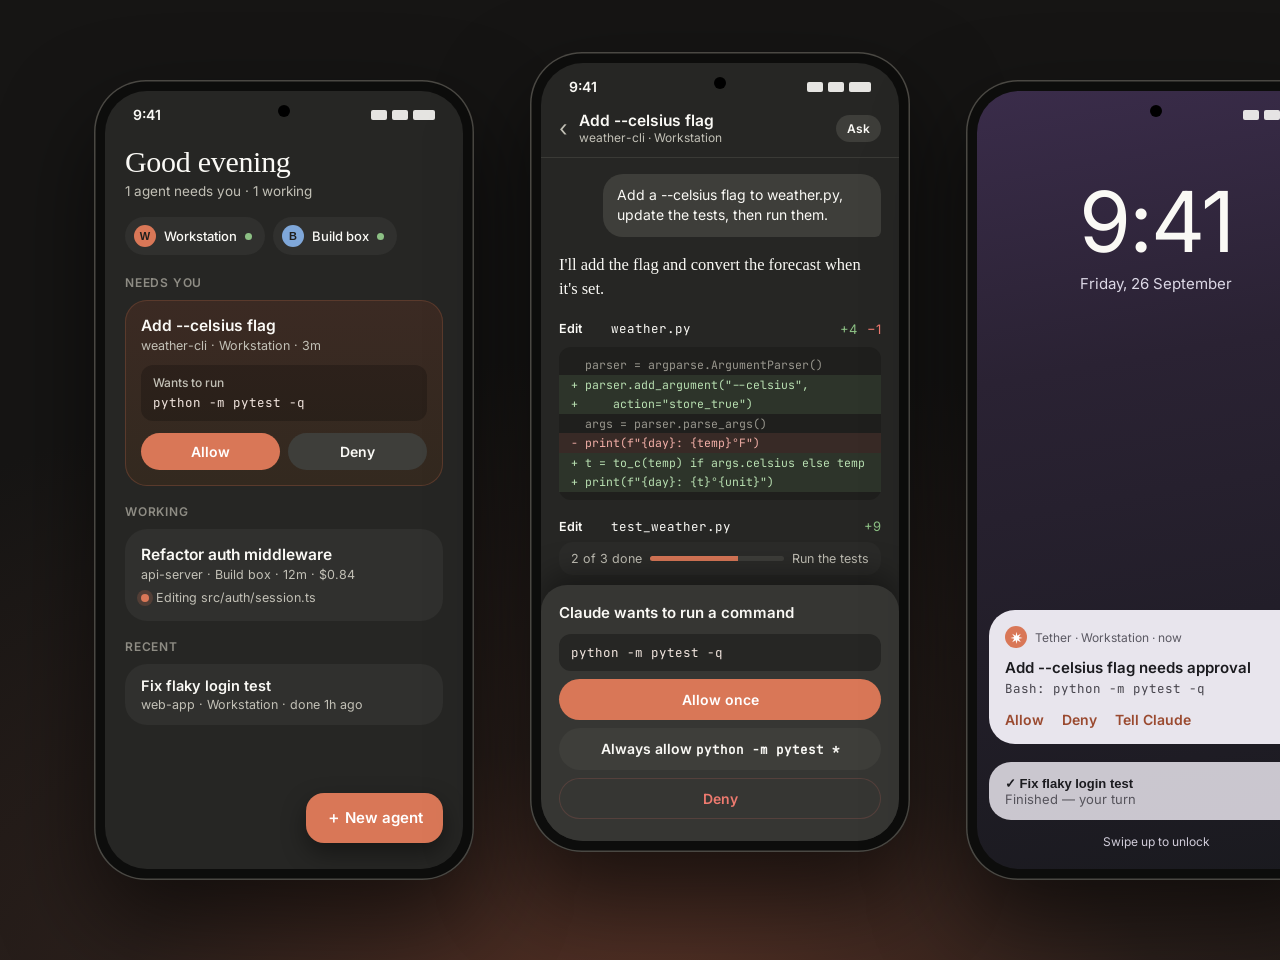
==== docs/assets/hero.html @ a3d53259 "README: replace mermaid chart with rendered diagram Mermaid isn't rendered by the GitHub mobile app " ====
<!doctype html>
<!-- Source for docs/assets/hero.png (illustration, not a screenshot). Re-render with tools/render_mockups.sh -->
<html><head><meta charset="utf-8">
<style>
@font-face{font-family:Inter;src:url(../../site/fonts/inter_regular.ttf);font-weight:400}
@font-face{font-family:Inter;src:url(../../site/fonts/inter_medium.ttf);font-weight:500}
@font-face{font-family:Inter;src:url(../../site/fonts/inter_semibold.ttf);font-weight:600}
@font-face{font-family:Inter;src:url(../../site/fonts/inter_bold.ttf);font-weight:700}
@font-face{font-family:Serif;src:url(../../site/fonts/source_serif_regular.ttf);font-weight:400}
@font-face{font-family:Serif;src:url(../../site/fonts/source_serif_semibold.ttf);font-weight:600}
@font-face{font-family:Mono;src:url(../../site/fonts/jetbrains_mono_regular.ttf);font-weight:400}
:root{--bg:#262624;--low:#2B2B29;--c:#30302E;--hi:#363633;--hst:#3E3E3A;--on:#FAF9F5;--mut:#C2C0B6;--faint:#8E8C84;--clay:#D97757;--clayd:#C0613F;--line:#3A3A36;--green:#8CC084;--red:#EE7A6F;--blue:#8FB0DA}
*{box-sizing:border-box;margin:0;padding:0}
body{width:1440px;height:960px;font-family:Inter,sans-serif;color:var(--on);
 background:radial-gradient(1200px 700px at 50% 110%,#5a3326 0%,#2a1f1b 45%,#161514 100%);display:flex;align-items:center;justify-content:center;gap:56px;overflow:hidden}
.phone{width:380px;height:800px;border-radius:52px;background:#0d0d0c;padding:11px;box-shadow:0 40px 90px rgba(0,0,0,.55),0 0 0 1.5px #4a4843 inset;position:relative}
.phone.mid{transform:translateY(-28px)}
.scr{width:100%;height:100%;border-radius:42px;background:var(--bg);overflow:hidden;position:relative;display:flex;flex-direction:column}
.sb{height:40px;display:flex;align-items:center;justify-content:space-between;padding:6px 28px 0;font-size:14px;font-weight:600;flex:none}
.sb i{display:inline-block;width:16px;height:10px;border-radius:2px;background:var(--on);margin-left:5px;opacity:.9}
.cam{position:absolute;top:14px;left:50%;width:12px;height:12px;margin-left:-6px;border-radius:50%;background:#000}
.pad{padding:0 20px}
h1{font-family:Serif;font-weight:400;font-size:30px;letter-spacing:-.3px;margin:14px 0 4px}
.sub{color:var(--mut);font-size:13.5px}
.chips{display:flex;gap:8px;margin:18px 0 20px}
.chip{background:var(--c);border-radius:999px;padding:8px 13px 8px 9px;font-size:13px;font-weight:500;display:flex;align-items:center;gap:8px}
.av{width:22px;height:22px;border-radius:50%;display:grid;place-items:center;font-size:11px;font-weight:700;color:#1f1e1d}
.dot{width:7px;height:7px;border-radius:50%;background:var(--green)}
.sec{font-size:12px;font-weight:600;letter-spacing:.8px;text-transform:uppercase;color:var(--faint);margin:6px 0 10px}
.card{background:var(--c);border-radius:22px;padding:16px;margin-bottom:12px}
.card.need{background:linear-gradient(180deg,#3b2a23,#33291f);box-shadow:0 0 0 1px #5a3a2c inset}
.t{font-size:15.5px;font-weight:600}
.m{font-size:12.5px;color:var(--mut);margin-top:3px}
.q{margin-top:12px;background:rgba(0,0,0,.22);border-radius:12px;padding:10px 12px;font-family:Mono;font-size:12.5px;color:#f2e6df}
.q b{font-family:Inter;font-weight:500;color:var(--mut);font-size:12px;display:block;margin-bottom:4px}
.row{display:flex;gap:8px;margin-top:12px}
.btn{flex:1;text-align:center;border-radius:999px;padding:10px 0;font-size:14px;font-weight:600}
.pri{background:var(--clay);color:#fff}.sec2{background:var(--hst);color:var(--on)}
.stat{display:flex;align-items:center;gap:7px;font-size:12.5px;color:var(--mut);margin-top:8px}
.pulse{width:8px;height:8px;border-radius:50%;background:var(--clay);box-shadow:0 0 0 4px rgba(217,119,87,.2)}
.fab{position:absolute;right:20px;bottom:26px;background:var(--clay);color:#fff;border-radius:18px;padding:15px 20px;font-weight:600;font-size:15px;box-shadow:0 10px 24px rgba(0,0,0,.4)}
/* conversation */
.top{display:flex;align-items:center;gap:12px;padding:8px 18px 12px;border-bottom:1px solid var(--line)}
.back{font-size:22px;color:var(--mut)}
.tt{font-size:15.5px;font-weight:600}.ts{font-size:12px;color:var(--mut)}
.mode{margin-left:auto;background:var(--hst);border-radius:999px;padding:6px 11px;font-size:12px;font-weight:600;color:var(--on)}
.conv{padding:16px 18px;flex:1;overflow:hidden}
.you{background:var(--hst);border-radius:20px 20px 6px 20px;padding:11px 14px;font-size:14px;line-height:1.45;margin-left:44px;margin-bottom:16px}
.cl{font-family:Serif;font-size:16.5px;line-height:1.5;margin-bottom:12px}
.tool{display:flex;gap:10px;align-items:center;font-size:13px;color:var(--mut);padding:6px 0}
.tool b{color:var(--on);font-weight:600;font-size:12.5px;width:42px}
.tool code{font-family:Mono;font-size:12.5px;color:var(--on)}
.diff{background:#1f1f1d;border-radius:12px;padding:8px 0;margin:4px 0 12px;font-family:Mono;font-size:11.5px;line-height:1.7}
.diff div{padding:0 12px;white-space:pre}
.add{background:rgba(140,192,132,.13);color:#b9e0b2}.del{background:rgba(238,122,111,.12);color:#f3b0a8}.ctx{color:#9a988f}
.todo{display:flex;align-items:center;gap:8px;background:var(--low);border-radius:14px;padding:9px 12px;font-size:12.5px;color:var(--mut);margin:0 18px 10px}
.bar{flex:1;height:5px;border-radius:3px;background:var(--hst);overflow:hidden}.bar i{display:block;height:100%;width:66%;background:var(--clay)}
.perm{background:var(--hi);border-radius:26px 26px 0 0;padding:18px 18px 22px;box-shadow:0 -12px 30px rgba(0,0,0,.35)}
.perm .t{font-size:15px}.perm .q{background:#262624}
.stack .btn{padding:12px 0;margin-top:8px;display:block}
.ghost{background:transparent;color:var(--red);box-shadow:0 0 0 1px #55403c inset}
/* lock screen */
.lock{background:linear-gradient(170deg,#3a2c4a 0%,#2a2233 35%,#1a1a1f 100%)}
.clock{text-align:center;font-size:84px;font-weight:300;letter-spacing:-2px;margin-top:40px;font-family:Inter}
.date{text-align:center;color:#dcd8e6;font-size:15px;margin-top:2px}
.n{margin:auto 12px 18px;background:rgba(245,242,250,.94);color:#1b1b1f;border-radius:26px;padding:16px}
.nh{display:flex;align-items:center;gap:8px;font-size:12px;color:#5b5963}
.ni{width:22px;height:22px;border-radius:50%;background:var(--clay);display:grid;place-items:center}
.nt{font-size:15px;font-weight:600;margin-top:10px}
.nx{font-size:13.5px;color:#46444c;margin-top:3px;font-family:Mono;font-size:12.5px}
.na{display:flex;gap:18px;margin-top:14px;font-size:14px;font-weight:600;color:#9a4a30}
.n2{margin:0 12px 14px;background:rgba(245,242,250,.8);color:#1b1b1f;border-radius:22px;padding:13px 16px;font-size:13px}
.hint{text-align:center;color:#cfcbd8;font-size:12px;margin-bottom:20px}
</style></head><body>

<!-- 1 · Home -->
<div class="phone"><div class="scr"><div class="cam"></div>
 <div class="sb"><span>9:41</span><span><i></i><i></i><i style="width:22px"></i></span></div>
 <div class="pad">
  <h1>Good evening</h1><div class="sub">1 agent needs you · 1 working</div>
  <div class="chips">
   <div class="chip"><span class="av" style="background:#D97757">W</span>Workstation<span class="dot"></span></div>
   <div class="chip"><span class="av" style="background:#7FA7D9">B</span>Build box<span class="dot"></span></div>
  </div>
  <div class="sec">Needs you</div>
  <div class="card need">
   <div class="t">Add --celsius flag</div><div class="m">weather-cli · Workstation · 3m</div>
   <div class="q"><b>Wants to run</b>python -m pytest -q</div>
   <div class="row"><div class="btn pri">Allow</div><div class="btn sec2">Deny</div></div>
  </div>
  <div class="sec" style="margin-top:18px">Working</div>
  <div class="card">
   <div class="t">Refactor auth middleware</div><div class="m">api-server · Build box · 12m · $0.84</div>
   <div class="stat"><span class="pulse"></span>Editing src/auth/session.ts</div>
  </div>
  <div class="sec" style="margin-top:18px">Recent</div>
  <div class="card" style="padding:13px 16px"><div class="t" style="font-size:14.5px">Fix flaky login test</div><div class="m">web-app · Workstation · done 1h ago</div></div>
 </div>
 <div class="fab">＋ New agent</div>
</div></div>

<!-- 2 · Conversation + approval -->
<div class="phone mid"><div class="scr"><div class="cam"></div>
 <div class="sb"><span>9:41</span><span><i></i><i></i><i style="width:22px"></i></span></div>
 <div class="top"><span class="back">‹</span><div><div class="tt">Add --celsius flag</div><div class="ts">weather-cli · Workstation</div></div><span class="mode">Ask</span></div>
 <div class="conv">
  <div class="you">Add a --celsius flag to weather.py, update the tests, then run them.</div>
  <div class="cl">I'll add the flag and convert the forecast when it's set.</div>
  <div class="tool"><b>Edit</b><code>weather.py</code><span style="margin-left:auto;color:var(--green)">+4</span><span style="color:var(--red)">−1</span></div>
  <div class="diff">
   <div class="ctx">  parser = argparse.ArgumentParser()</div>
   <div class="add">+ parser.add_argument("--celsius",</div>
   <div class="add">+     action="store_true")</div>
   <div class="ctx">  args = parser.parse_args()</div>
   <div class="del">- print(f"{day}: {temp}°F")</div>
   <div class="add">+ t = to_c(temp) if args.celsius else temp</div>
   <div class="add">+ print(f"{day}: {t}°{unit}")</div>
  </div>
  <div class="tool"><b>Edit</b><code>test_weather.py</code><span style="margin-left:auto;color:var(--green)">+9</span></div>
 </div>
 <div class="todo">2 of 3 done<span class="bar"><i></i></span>Run the tests</div>
 <div class="perm">
  <div class="t">Claude wants to run a command</div>
  <div class="q">python -m pytest -q</div>
  <div class="stack"><div class="btn pri">Allow once</div><div class="btn sec2">Always allow <span style="font-family:Mono;font-size:12.5px">python -m pytest *</span></div><div class="btn ghost">Deny</div></div>
 </div>
</div></div>

<!-- 3 · Lock-screen notification -->
<div class="phone"><div class="scr lock"><div class="cam"></div>
 <div class="sb"><span></span><span><i></i><i></i><i style="width:22px"></i></span></div>
 <div class="clock">9:41</div><div class="date">Friday, 26 September</div>
 <div class="n">
  <div class="nh"><span class="ni"><svg width="13" height="13" viewBox="0 0 24 24"><path fill="#fff" d="M12 1.5l1.6 7.1 6.3-3.7-3.7 6.3 7.1 1.6-7.1 1.6 3.7 6.3-6.3-3.7L12 24l-1.6-7.1-6.3 3.7 3.7-6.3L.7 12.8l7.1-1.6L4.1 4.9l6.3 3.7z"/></svg></span>Tether · Workstation · now</div>
  <div class="nt">Add --celsius flag needs approval</div>
  <div class="nx">Bash: python -m pytest -q</div>
  <div class="na"><span>Allow</span><span>Deny</span><span>Tell Claude</span></div>
 </div>
 <div class="n2"><b>✓ Fix flaky login test</b><br><span style="color:#55535b">Finished — your turn</span></div>
 <div class="hint">Swipe up to unlock</div>
</div></div>

</body></html>
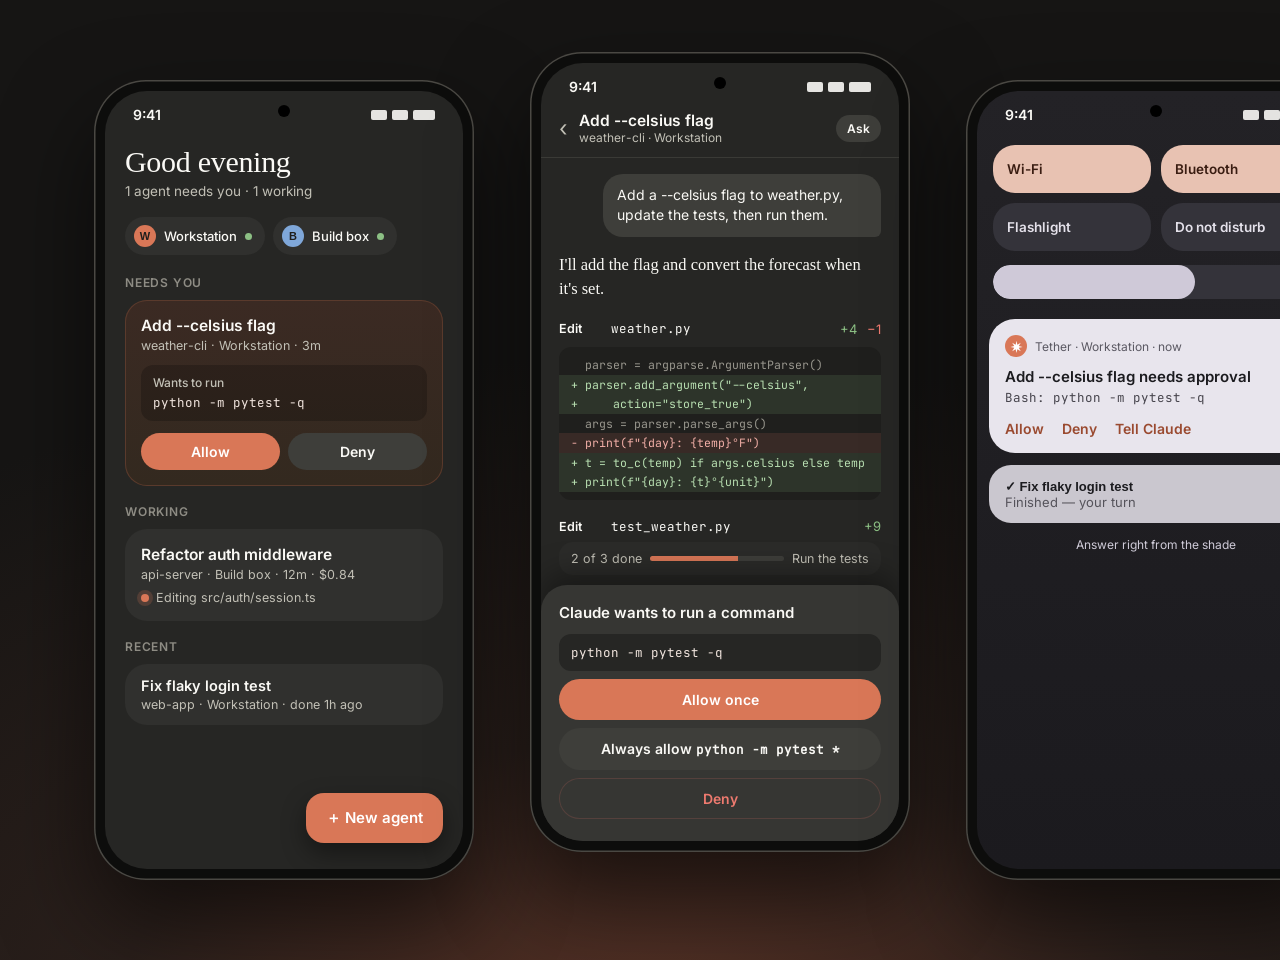
==== commit 838b2e00: "Security hardening from code review - Approval notifications: always hide the command on the lock sc" ====
--- a/docs/assets/hero.html
+++ b/docs/assets/hero.html
@@ -70,6 +70,12 @@
 .nx{font-size:13.5px;color:#46444c;margin-top:3px;font-family:Mono;font-size:12.5px}
 .na{display:flex;gap:18px;margin-top:14px;font-size:14px;font-weight:600;color:#9a4a30}
 .n2{margin:0 12px 14px;background:rgba(245,242,250,.8);color:#1b1b1f;border-radius:22px;padding:13px 16px;font-size:13px}
+.shade{background:linear-gradient(180deg,#232226 0%,#1b1a1e 100%)}
+.qs{display:grid;grid-template-columns:1fr 1fr;gap:10px;padding:14px 16px 0}
+.tile{background:#34333a;border-radius:22px;padding:16px 14px;font-size:13.5px;font-weight:600;color:#e4e1ea}
+.tile.on{background:#e8c2b2;color:#3a1d12}
+.bright{margin:14px 16px 20px;height:34px;border-radius:17px;background:#34333a;overflow:hidden}.bright i{display:block;width:62%;height:100%;background:#cfc9d8;border-radius:17px}
+.shade .n{margin:0 12px 12px}
 .hint{text-align:center;color:#cfcbd8;font-size:12px;margin-bottom:20px}
 </style></head><body>
 
@@ -126,10 +132,13 @@
  </div>
 </div></div>
 
-<!-- 3 · Lock-screen notification -->
-<div class="phone"><div class="scr lock"><div class="cam"></div>
- <div class="sb"><span></span><span><i></i><i></i><i style="width:22px"></i></span></div>
- <div class="clock">9:41</div><div class="date">Friday, 26 September</div>
+<!-- 3 · Notification shade (unlocked phone) -->
+<div class="phone"><div class="scr shade"><div class="cam"></div>
+ <div class="sb"><span>9:41</span><span><i></i><i></i><i style="width:22px"></i></span></div>
+ <div class="qs">
+  <div class="tile on">Wi-Fi</div><div class="tile on">Bluetooth</div><div class="tile">Flashlight</div><div class="tile">Do not disturb</div>
+ </div>
+ <div class="bright"><i></i></div>
  <div class="n">
   <div class="nh"><span class="ni"><svg width="13" height="13" viewBox="0 0 24 24"><path fill="#fff" d="M12 1.5l1.6 7.1 6.3-3.7-3.7 6.3 7.1 1.6-7.1 1.6 3.7 6.3-6.3-3.7L12 24l-1.6-7.1-6.3 3.7 3.7-6.3L.7 12.8l7.1-1.6L4.1 4.9l6.3 3.7z"/></svg></span>Tether · Workstation · now</div>
   <div class="nt">Add --celsius flag needs approval</div>
@@ -137,7 +146,7 @@
   <div class="na"><span>Allow</span><span>Deny</span><span>Tell Claude</span></div>
  </div>
  <div class="n2"><b>✓ Fix flaky login test</b><br><span style="color:#55535b">Finished — your turn</span></div>
- <div class="hint">Swipe up to unlock</div>
+ <div class="hint">Answer right from the shade</div>
 </div></div>
 
 </body></html>
